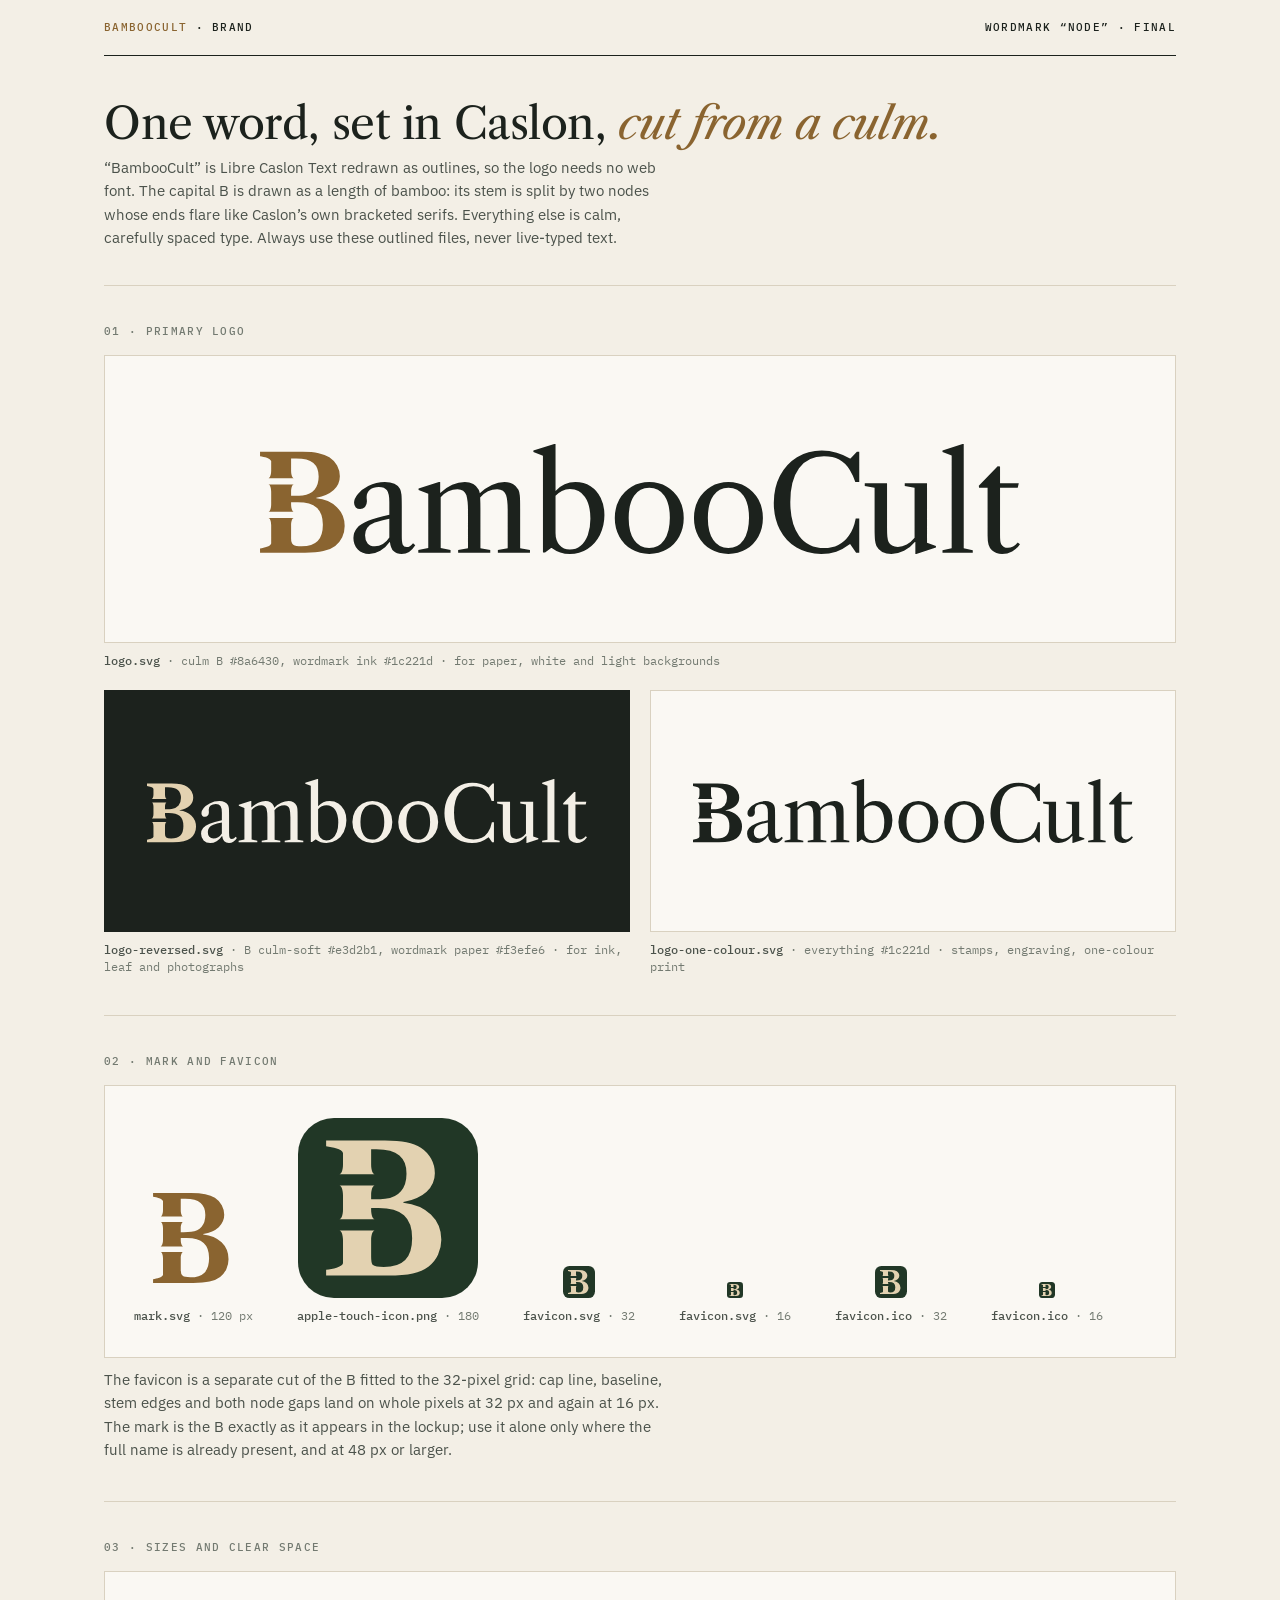
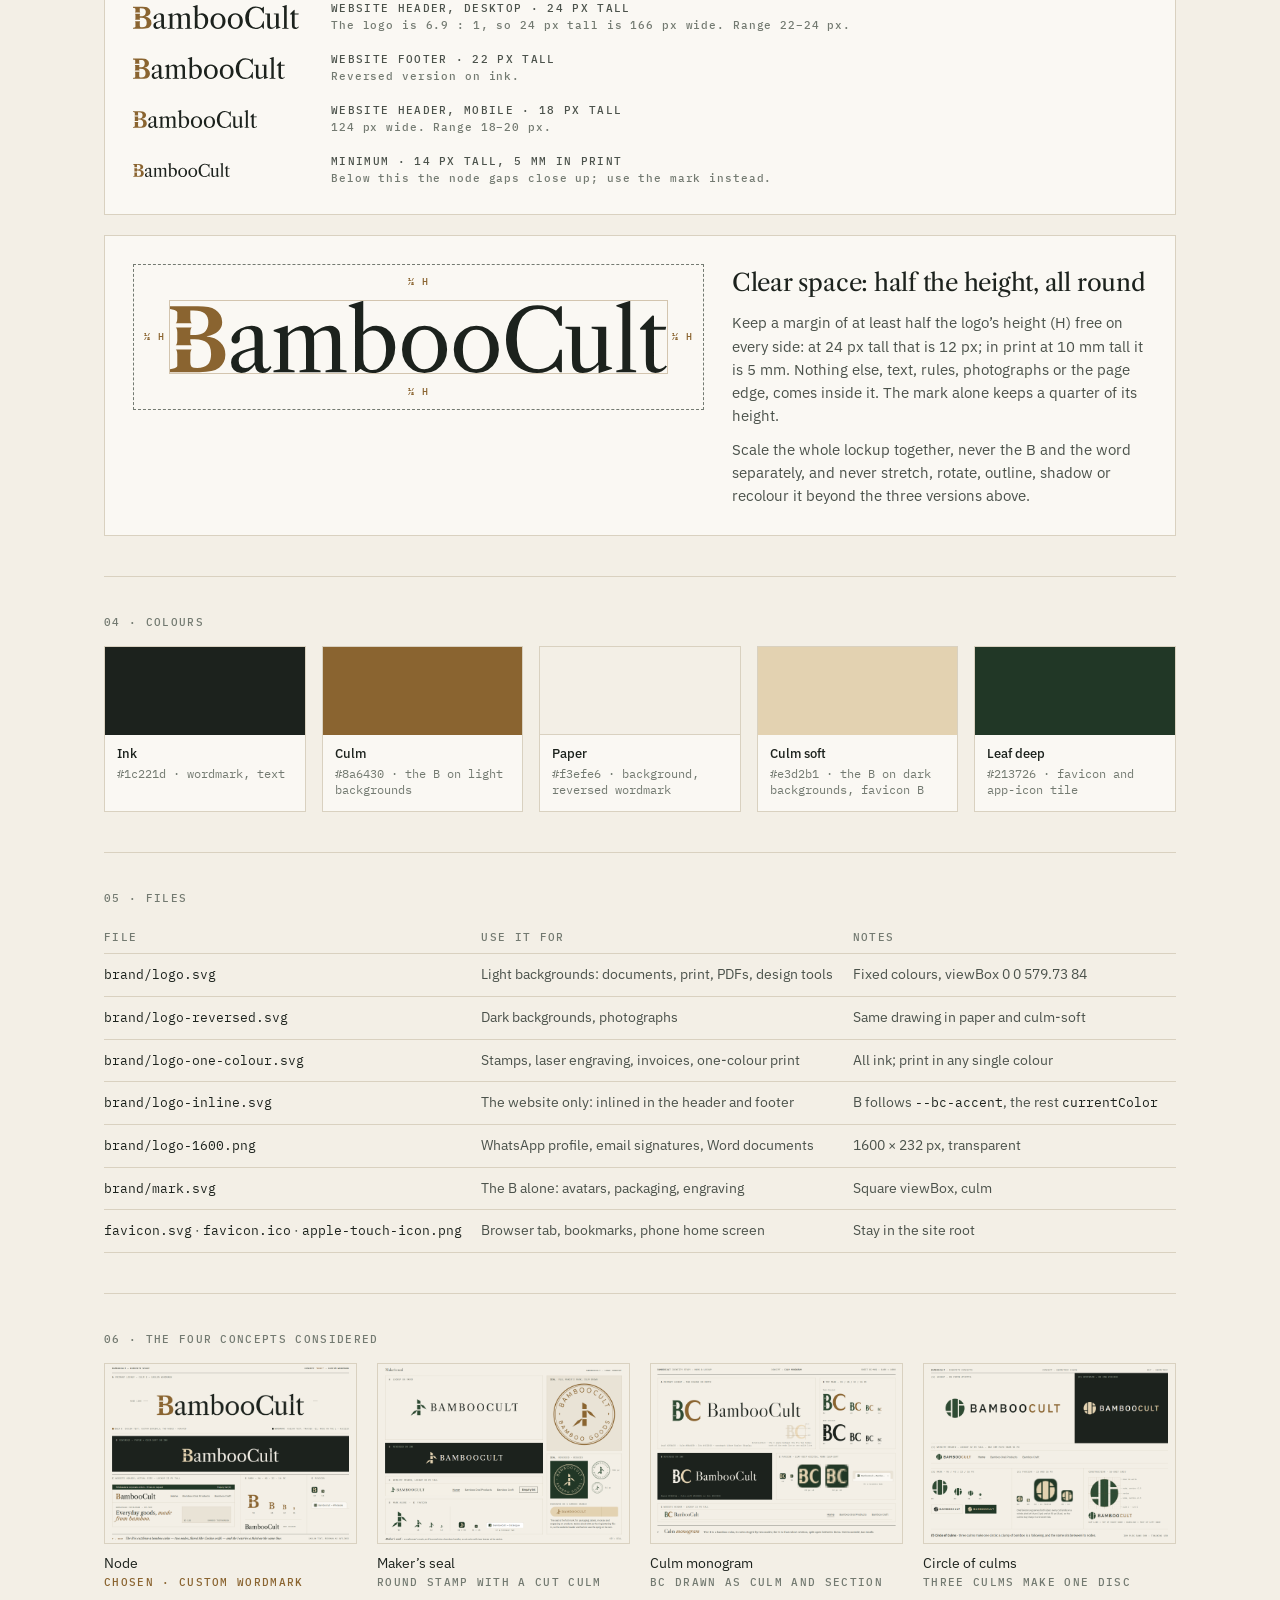
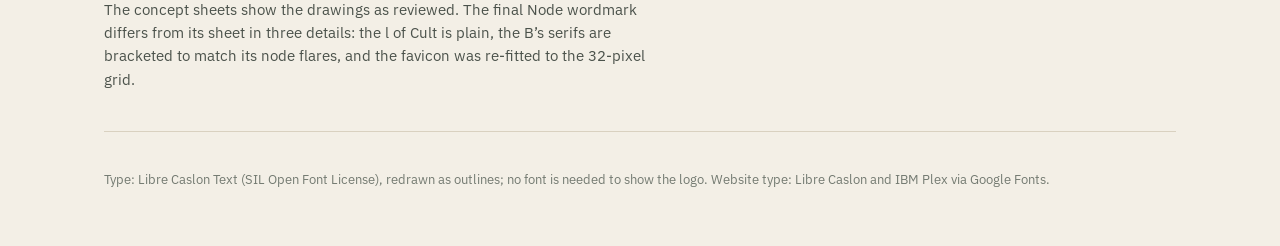
==== brand/index.html @ 54a13a04 "BambooCult B2B catalogue website A static catalogue with no prices: buyers shortlist products, add q" ====
<!doctype html>
<html lang="en">
<head>
<meta charset="utf-8">
<meta name="viewport" content="width=device-width, initial-scale=1">
<title>BambooCult — Brand</title>
<meta name="description" content="The BambooCult wordmark: files, colours, sizes and clear space.">
<link rel="icon" href="../favicon.svg" type="image/svg+xml">
<link rel="preconnect" href="https://fonts.googleapis.com">
<link rel="preconnect" href="https://fonts.gstatic.com" crossorigin>
<link rel="stylesheet" href="https://fonts.googleapis.com/css2?family=IBM+Plex+Mono:wght@400;500&family=IBM+Plex+Sans:wght@400;500&family=Libre+Caslon+Text:ital@0;1&display=swap">
<style>
:root {
  --paper:#f3efe6; --paper-2:#e9e3d6; --card:#faf8f3; --ink:#1c221d; --ink-2:#4b524b; --ink-3:#737a71;
  --line:#d9d1c0; --leaf:#2e4a33; --leaf-deep:#213726; --culm:#8a6430; --culm-soft:#e3d2b1;
  --f-serif:"Libre Caslon Text", Georgia, serif; --f-sans:"IBM Plex Sans", system-ui, sans-serif; --f-mono:"IBM Plex Mono", monospace;
}
* { box-sizing: border-box; }
html { background: var(--paper); }
body { margin: 0; color: var(--ink); font: 400 15px/1.55 var(--f-sans); -webkit-font-smoothing: antialiased; }
a { color: inherit; }
.wrap { max-width: 1120px; margin: 0 auto; padding: 0 24px; }
.mono { font: 500 11px/1 var(--f-mono); letter-spacing: .12em; text-transform: uppercase; color: var(--ink-3); }
h1, h2, h3 { font-family: var(--f-serif); font-weight: 400; letter-spacing: -.01em; margin: 0; }
h1 { font-size: clamp(30px, 4vw, 44px); line-height: 1.05; }
h1 em { font-style: italic; color: var(--culm); }
h2 { font-size: 24px; margin: 0 0 6px; }
p { margin: 10px 0 0; max-width: 62ch; color: var(--ink-2); }
.top { display: flex; justify-content: space-between; align-items: center; height: 56px; border-bottom: 1px solid var(--ink); }
.top .mono { color: var(--ink); }
.top .mono b { font-weight: 500; color: var(--culm); }
.hero { padding: 44px 0 36px; border-bottom: 1px solid var(--line); }
section { padding: 40px 0; border-bottom: 1px solid var(--line); }
section > .mono { display: block; margin-bottom: 18px; }
.plate { display: flex; align-items: center; justify-content: center; padding: clamp(32px, 7vw, 88px) 24px; border: 1px solid var(--line); background: var(--card); }
.plate img { display: block; width: min(100%, 760px); height: auto; }
.plate.ink { background: var(--ink); border-color: var(--ink); }
.two { display: grid; grid-template-columns: 1fr 1fr; gap: 20px; margin-top: 20px; }
.two .plate img { width: min(100%, 440px); }
figure { margin: 0; }
figcaption { margin-top: 10px; font: 400 12px/1.4 var(--f-mono); color: var(--ink-3); }
figcaption b { font-weight: 500; color: var(--ink-2); }
.marks { display: flex; flex-wrap: wrap; align-items: flex-end; gap: 44px; padding: 32px 28px; border: 1px solid var(--line); background: var(--card); }
.marks figure { display: flex; flex-direction: column; align-items: center; }
.marks img { display: block; }
.tile { border-radius: 20%; overflow: hidden; }
.sizes { display: grid; gap: 18px; padding: 28px; border: 1px solid var(--line); background: var(--card); }
.size { display: grid; grid-template-columns: 180px 1fr; align-items: center; gap: 18px; }
.size img { display: block; width: auto; }
.size .mono { color: var(--ink-2); line-height: 1.5; }
.size .mono small { display: block; color: var(--ink-3); letter-spacing: .08em; text-transform: none; font-size: 11px; }
.clear { display: grid; grid-template-columns: auto 1fr; gap: 28px; align-items: start; margin-top: 20px; padding: 28px; border: 1px solid var(--line); background: var(--card); }
.cs { position: relative; display: inline-block; padding: 36px; border: 1px dashed var(--ink-3); }
.cs img { display: block; height: 72px; width: auto; }
.cs i { position: absolute; font: 500 10px/1 var(--f-mono); color: var(--culm); letter-spacing: .1em; }
.cs i.t { top: 12px; left: 50%; transform: translateX(-50%); }
.cs i.l { left: 10px; top: 50%; transform: translateY(-50%); }
.cs i.r { right: 10px; top: 50%; transform: translateY(-50%); }
.cs i.b { bottom: 12px; left: 50%; transform: translateX(-50%); }
.cs::before { content: ""; position: absolute; inset: 36px; outline: 1px solid var(--culm); opacity: .35; pointer-events: none; }
.swatches { display: grid; grid-template-columns: repeat(auto-fit, minmax(150px, 1fr)); gap: 16px; }
.sw { border: 1px solid var(--line); background: var(--card); }
.sw div { height: 88px; }
.sw figcaption { padding: 10px 12px 12px; margin: 0; }
.sw figcaption b { display: block; font-family: var(--f-sans); font-size: 13px; color: var(--ink); margin-bottom: 2px; }
table { width: 100%; border-collapse: collapse; font-size: 14px; }
th, td { text-align: left; padding: 10px 12px 10px 0; border-bottom: 1px solid var(--line); vertical-align: top; }
th { font: 500 11px/1 var(--f-mono); letter-spacing: .12em; text-transform: uppercase; color: var(--ink-3); }
td code { font: 400 13px/1 var(--f-mono); color: var(--ink); }
td { color: var(--ink-2); }
.concepts { display: grid; grid-template-columns: repeat(auto-fit, minmax(240px, 1fr)); gap: 20px; }
.concepts a { display: block; text-decoration: none; }
.concepts img { display: block; width: 100%; height: auto; border: 1px solid var(--line); background: var(--card); }
.concepts figcaption { font-family: var(--f-sans); font-size: 14px; color: var(--ink); text-transform: none; letter-spacing: 0; }
.concepts figcaption .mono { display: block; margin-top: 3px; }
.concepts .chosen figcaption .mono { color: var(--culm); }
footer { padding: 28px 0 56px; color: var(--ink-3); font-size: 13px; }
footer p { max-width: none; color: var(--ink-3); }
@media (max-width: 720px) {
  .two { grid-template-columns: 1fr; }
  .size { grid-template-columns: 1fr; gap: 8px; }
  .clear { grid-template-columns: 1fr; }
  .cs { padding: 24px; } .cs::before { inset: 24px; } .cs img { height: 40px; }
  th:nth-child(3), td:nth-child(3) { display: none; }
}
</style>
</head>
<body>
<div class="wrap">
  <div class="top"><span class="mono"><b>BambooCult</b> · Brand</span><span class="mono">Wordmark “Node” · Final</span></div>

  <div class="hero">
    <h1>One word, set in Caslon, <em>cut from a culm.</em></h1>
    <p>“BambooCult” is Libre Caslon Text redrawn as outlines, so the logo needs no web font. The capital B is drawn as a length of bamboo: its stem is split by two nodes whose ends flare like Caslon’s own bracketed serifs. Everything else is calm, carefully spaced type. Always use these outlined files, never live-typed text.</p>
  </div>

  <section>
    <span class="mono">01 · Primary logo</span>
    <figure>
      <div class="plate"><img src="logo.svg" alt="BambooCult wordmark, two colours" width="580" height="84"></div>
      <figcaption><b>logo.svg</b> · culm B #8a6430, wordmark ink #1c221d · for paper, white and light backgrounds</figcaption>
    </figure>
    <div class="two">
      <figure>
        <div class="plate ink"><img src="logo-reversed.svg" alt="BambooCult wordmark reversed" width="580" height="84"></div>
        <figcaption><b>logo-reversed.svg</b> · B culm-soft #e3d2b1, wordmark paper #f3efe6 · for ink, leaf and photographs</figcaption>
      </figure>
      <figure>
        <div class="plate"><img src="logo-one-colour.svg" alt="BambooCult wordmark in one colour" width="580" height="84"></div>
        <figcaption><b>logo-one-colour.svg</b> · everything #1c221d · stamps, engraving, one-colour print</figcaption>
      </figure>
    </div>
  </section>

  <section>
    <span class="mono">02 · Mark and favicon</span>
    <div class="marks">
      <figure><img src="mark.svg" alt="The noded B" style="height:120px;width:auto"><figcaption><b>mark.svg</b> · 120 px</figcaption></figure>
      <figure><img class="tile" src="../apple-touch-icon.png" alt="App icon" width="180" height="180"><figcaption><b>apple-touch-icon.png</b> · 180</figcaption></figure>
      <figure><img src="../favicon.svg" alt="Favicon at 32 px" width="32" height="32"><figcaption><b>favicon.svg</b> · 32</figcaption></figure>
      <figure><img src="../favicon.svg" alt="Favicon at 16 px" width="16" height="16"><figcaption><b>favicon.svg</b> · 16</figcaption></figure>
      <figure><img src="../favicon.ico" alt="favicon.ico at 32 px" width="32" height="32"><figcaption><b>favicon.ico</b> · 32</figcaption></figure>
      <figure><img src="../favicon.ico" alt="favicon.ico at 16 px" width="16" height="16"><figcaption><b>favicon.ico</b> · 16</figcaption></figure>
    </div>
    <p>The favicon is a separate cut of the B fitted to the 32-pixel grid: cap line, baseline, stem edges and both node gaps land on whole pixels at 32 px and again at 16 px. The mark is the B exactly as it appears in the lockup; use it alone only where the full name is already present, and at 48 px or larger.</p>
  </section>

  <section>
    <span class="mono">03 · Sizes and clear space</span>
    <div class="sizes">
      <div class="size"><img src="logo.svg" alt="" style="height:24px"><span class="mono">Website header, desktop · 24 px tall<small>The logo is 6.9 : 1, so 24 px tall is 166 px wide. Range 22–24 px.</small></span></div>
      <div class="size"><img src="logo.svg" alt="" style="height:22px"><span class="mono">Website footer · 22 px tall<small>Reversed version on ink.</small></span></div>
      <div class="size"><img src="logo.svg" alt="" style="height:18px"><span class="mono">Website header, mobile · 18 px tall<small>124 px wide. Range 18–20 px.</small></span></div>
      <div class="size"><img src="logo.svg" alt="" style="height:14px"><span class="mono">Minimum · 14 px tall, 5 mm in print<small>Below this the node gaps close up; use the mark instead.</small></span></div>
    </div>
    <div class="clear">
      <div class="cs"><img src="logo.svg" alt=""><i class="t">½ H</i><i class="l">½ H</i><i class="r">½ H</i><i class="b">½ H</i></div>
      <div>
        <h2>Clear space: half the height, all round</h2>
        <p>Keep a margin of at least half the logo’s height (H) free on every side: at 24 px tall that is 12 px; in print at 10 mm tall it is 5 mm. Nothing else, text, rules, photographs or the page edge, comes inside it. The mark alone keeps a quarter of its height.</p>
        <p>Scale the whole lockup together, never the B and the word separately, and never stretch, rotate, outline, shadow or recolour it beyond the three versions above.</p>
      </div>
    </div>
  </section>

  <section>
    <span class="mono">04 · Colours</span>
    <div class="swatches">
      <figure class="sw"><div style="background:#1c221d"></div><figcaption><b>Ink</b>#1c221d · wordmark, text</figcaption></figure>
      <figure class="sw"><div style="background:#8a6430"></div><figcaption><b>Culm</b>#8a6430 · the B on light backgrounds</figcaption></figure>
      <figure class="sw"><div style="background:#f3efe6;border-bottom:1px solid var(--line)"></div><figcaption><b>Paper</b>#f3efe6 · background, reversed wordmark</figcaption></figure>
      <figure class="sw"><div style="background:#e3d2b1"></div><figcaption><b>Culm soft</b>#e3d2b1 · the B on dark backgrounds, favicon B</figcaption></figure>
      <figure class="sw"><div style="background:#213726"></div><figcaption><b>Leaf deep</b>#213726 · favicon and app-icon tile</figcaption></figure>
    </div>
  </section>

  <section>
    <span class="mono">05 · Files</span>
    <table>
      <tr><th>File</th><th>Use it for</th><th>Notes</th></tr>
      <tr><td><code>brand/logo.svg</code></td><td>Light backgrounds: documents, print, PDFs, design tools</td><td>Fixed colours, viewBox 0 0 579.73 84</td></tr>
      <tr><td><code>brand/logo-reversed.svg</code></td><td>Dark backgrounds, photographs</td><td>Same drawing in paper and culm-soft</td></tr>
      <tr><td><code>brand/logo-one-colour.svg</code></td><td>Stamps, laser engraving, invoices, one-colour print</td><td>All ink; print in any single colour</td></tr>
      <tr><td><code>brand/logo-inline.svg</code></td><td>The website only: inlined in the header and footer</td><td>B follows <code>--bc-accent</code>, the rest <code>currentColor</code></td></tr>
      <tr><td><code>brand/logo-1600.png</code></td><td>WhatsApp profile, email signatures, Word documents</td><td>1600 × 232 px, transparent</td></tr>
      <tr><td><code>brand/mark.svg</code></td><td>The B alone: avatars, packaging, engraving</td><td>Square viewBox, culm</td></tr>
      <tr><td><code>favicon.svg</code> · <code>favicon.ico</code> · <code>apple-touch-icon.png</code></td><td>Browser tab, bookmarks, phone home screen</td><td>Stay in the site root</td></tr>
    </table>
  </section>

  <section>
    <span class="mono">06 · The four concepts considered</span>
    <div class="concepts">
      <figure class="chosen"><a href="concepts/wordmark/sheet.png"><img src="concepts/wordmark/sheet.png" alt="Concept sheet: Node" loading="lazy"><figcaption>Node <span class="mono">Chosen · custom wordmark</span></figcaption></a></figure>
      <figure><a href="concepts/seal/sheet.png"><img src="concepts/seal/sheet.png" alt="Concept sheet: Maker's seal" loading="lazy"><figcaption>Maker’s seal <span class="mono">Round stamp with a cut culm</span></figcaption></a></figure>
      <figure><a href="concepts/monogram/sheet.png"><img src="concepts/monogram/sheet.png" alt="Concept sheet: Culm monogram" loading="lazy"><figcaption>Culm monogram <span class="mono">BC drawn as culm and section</span></figcaption></a></figure>
      <figure><a href="concepts/geometric/sheet.png"><img src="concepts/geometric/sheet.png" alt="Concept sheet: Circle of culms" loading="lazy"><figcaption>Circle of culms <span class="mono">Three culms make one disc</span></figcaption></a></figure>
    </div>
    <p>The concept sheets show the drawings as reviewed. The final Node wordmark differs from its sheet in three details: the l of Cult is plain, the B’s serifs are bracketed to match its node flares, and the favicon was re-fitted to the 32-pixel grid.</p>
  </section>

  <footer><p>Type: Libre Caslon Text (SIL Open Font License), redrawn as outlines; no font is needed to show the logo. Website type: Libre Caslon and IBM Plex via Google Fonts.</p></footer>
</div>
</body>
</html>
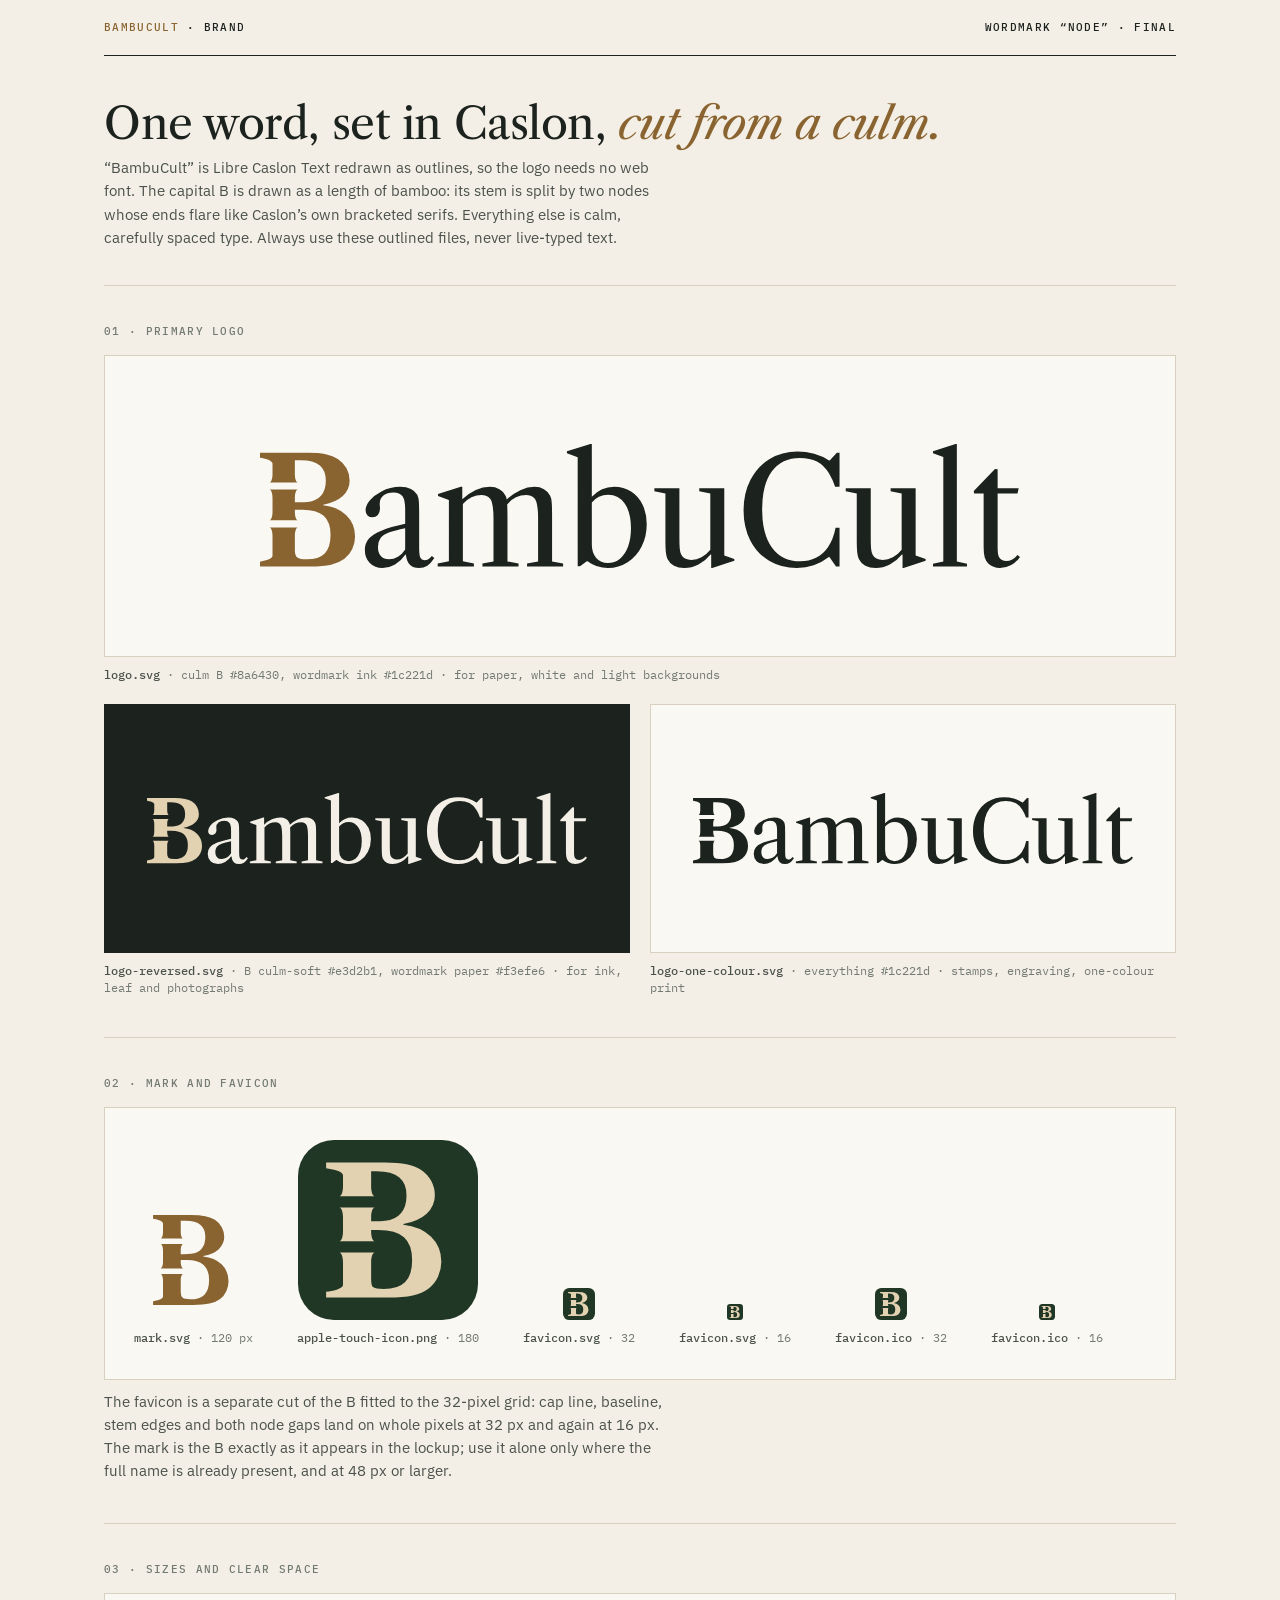
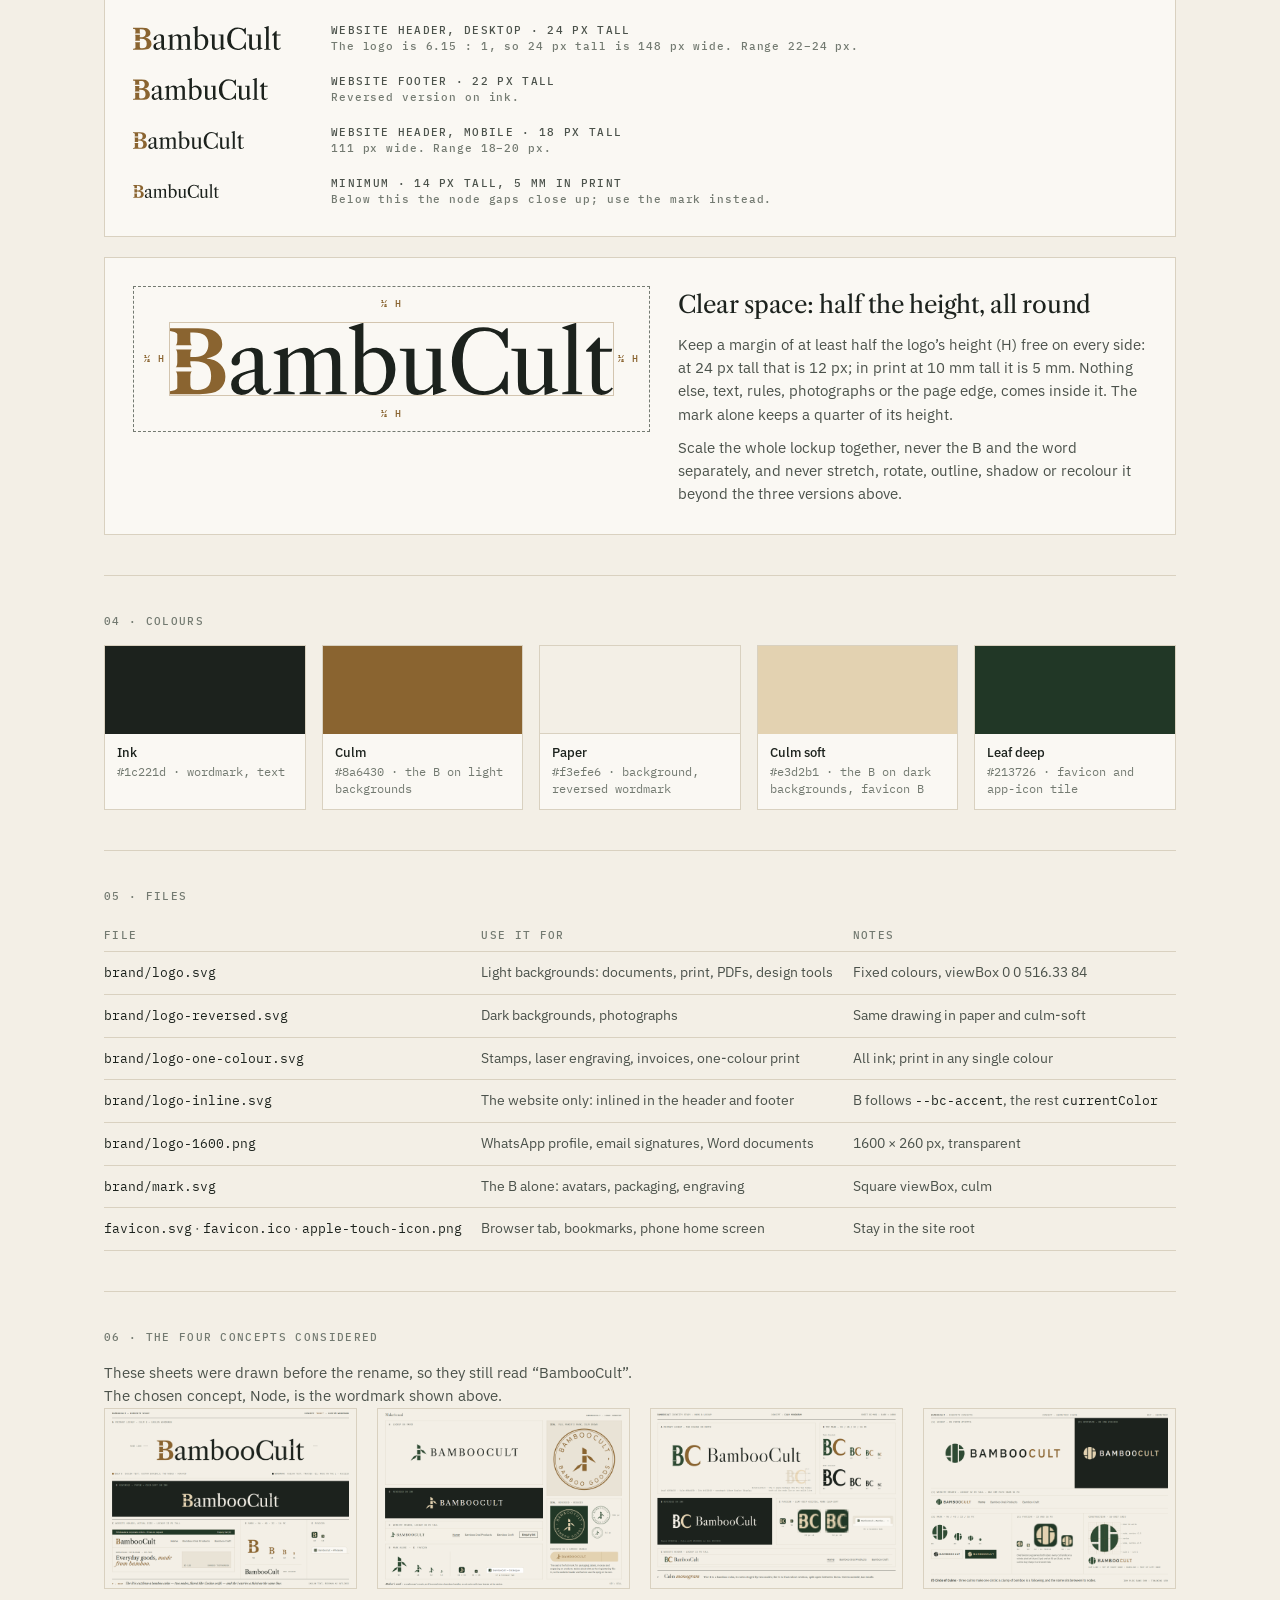
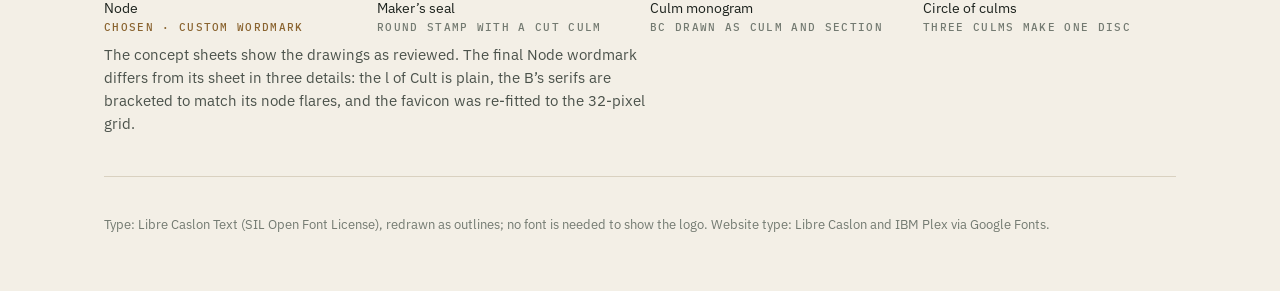
==== commit 918f3bf8: "Rename the brand to BambuCult Matches the domain bambucult.com.  - Redrew the wordmark: the double-o" ====
--- a/brand/index.html
+++ b/brand/index.html
@@ -3,8 +3,8 @@
 <head>
 <meta charset="utf-8">
 <meta name="viewport" content="width=device-width, initial-scale=1">
-<title>BambooCult — Brand</title>
-<meta name="description" content="The BambooCult wordmark: files, colours, sizes and clear space.">
+<title>BambuCult — Brand</title>
+<meta name="description" content="The BambuCult wordmark: files, colours, sizes and clear space.">
 <link rel="icon" href="../favicon.svg" type="image/svg+xml">
 <link rel="preconnect" href="https://fonts.googleapis.com">
 <link rel="preconnect" href="https://fonts.gstatic.com" crossorigin>
@@ -87,26 +87,26 @@
 </head>
 <body>
 <div class="wrap">
-  <div class="top"><span class="mono"><b>BambooCult</b> · Brand</span><span class="mono">Wordmark “Node” · Final</span></div>
+  <div class="top"><span class="mono"><b>BambuCult</b> · Brand</span><span class="mono">Wordmark “Node” · Final</span></div>
 
   <div class="hero">
     <h1>One word, set in Caslon, <em>cut from a culm.</em></h1>
-    <p>“BambooCult” is Libre Caslon Text redrawn as outlines, so the logo needs no web font. The capital B is drawn as a length of bamboo: its stem is split by two nodes whose ends flare like Caslon’s own bracketed serifs. Everything else is calm, carefully spaced type. Always use these outlined files, never live-typed text.</p>
+    <p>“BambuCult” is Libre Caslon Text redrawn as outlines, so the logo needs no web font. The capital B is drawn as a length of bamboo: its stem is split by two nodes whose ends flare like Caslon’s own bracketed serifs. Everything else is calm, carefully spaced type. Always use these outlined files, never live-typed text.</p>
   </div>
 
   <section>
     <span class="mono">01 · Primary logo</span>
     <figure>
-      <div class="plate"><img src="logo.svg" alt="BambooCult wordmark, two colours" width="580" height="84"></div>
+      <div class="plate"><img src="logo.svg" alt="BambuCult wordmark, two colours" width="516" height="84"></div>
       <figcaption><b>logo.svg</b> · culm B #8a6430, wordmark ink #1c221d · for paper, white and light backgrounds</figcaption>
     </figure>
     <div class="two">
       <figure>
-        <div class="plate ink"><img src="logo-reversed.svg" alt="BambooCult wordmark reversed" width="580" height="84"></div>
+        <div class="plate ink"><img src="logo-reversed.svg" alt="BambuCult wordmark reversed" width="516" height="84"></div>
         <figcaption><b>logo-reversed.svg</b> · B culm-soft #e3d2b1, wordmark paper #f3efe6 · for ink, leaf and photographs</figcaption>
       </figure>
       <figure>
-        <div class="plate"><img src="logo-one-colour.svg" alt="BambooCult wordmark in one colour" width="580" height="84"></div>
+        <div class="plate"><img src="logo-one-colour.svg" alt="BambuCult wordmark in one colour" width="516" height="84"></div>
         <figcaption><b>logo-one-colour.svg</b> · everything #1c221d · stamps, engraving, one-colour print</figcaption>
       </figure>
     </div>
@@ -128,9 +128,9 @@
   <section>
     <span class="mono">03 · Sizes and clear space</span>
     <div class="sizes">
-      <div class="size"><img src="logo.svg" alt="" style="height:24px"><span class="mono">Website header, desktop · 24 px tall<small>The logo is 6.9 : 1, so 24 px tall is 166 px wide. Range 22–24 px.</small></span></div>
+      <div class="size"><img src="logo.svg" alt="" style="height:24px"><span class="mono">Website header, desktop · 24 px tall<small>The logo is 6.15 : 1, so 24 px tall is 148 px wide. Range 22–24 px.</small></span></div>
       <div class="size"><img src="logo.svg" alt="" style="height:22px"><span class="mono">Website footer · 22 px tall<small>Reversed version on ink.</small></span></div>
-      <div class="size"><img src="logo.svg" alt="" style="height:18px"><span class="mono">Website header, mobile · 18 px tall<small>124 px wide. Range 18–20 px.</small></span></div>
+      <div class="size"><img src="logo.svg" alt="" style="height:18px"><span class="mono">Website header, mobile · 18 px tall<small>111 px wide. Range 18–20 px.</small></span></div>
       <div class="size"><img src="logo.svg" alt="" style="height:14px"><span class="mono">Minimum · 14 px tall, 5 mm in print<small>Below this the node gaps close up; use the mark instead.</small></span></div>
     </div>
     <div class="clear">
@@ -158,11 +158,11 @@
     <span class="mono">05 · Files</span>
     <table>
       <tr><th>File</th><th>Use it for</th><th>Notes</th></tr>
-      <tr><td><code>brand/logo.svg</code></td><td>Light backgrounds: documents, print, PDFs, design tools</td><td>Fixed colours, viewBox 0 0 579.73 84</td></tr>
+      <tr><td><code>brand/logo.svg</code></td><td>Light backgrounds: documents, print, PDFs, design tools</td><td>Fixed colours, viewBox 0 0 516.33 84</td></tr>
       <tr><td><code>brand/logo-reversed.svg</code></td><td>Dark backgrounds, photographs</td><td>Same drawing in paper and culm-soft</td></tr>
       <tr><td><code>brand/logo-one-colour.svg</code></td><td>Stamps, laser engraving, invoices, one-colour print</td><td>All ink; print in any single colour</td></tr>
       <tr><td><code>brand/logo-inline.svg</code></td><td>The website only: inlined in the header and footer</td><td>B follows <code>--bc-accent</code>, the rest <code>currentColor</code></td></tr>
-      <tr><td><code>brand/logo-1600.png</code></td><td>WhatsApp profile, email signatures, Word documents</td><td>1600 × 232 px, transparent</td></tr>
+      <tr><td><code>brand/logo-1600.png</code></td><td>WhatsApp profile, email signatures, Word documents</td><td>1600 × 260 px, transparent</td></tr>
       <tr><td><code>brand/mark.svg</code></td><td>The B alone: avatars, packaging, engraving</td><td>Square viewBox, culm</td></tr>
       <tr><td><code>favicon.svg</code> · <code>favicon.ico</code> · <code>apple-touch-icon.png</code></td><td>Browser tab, bookmarks, phone home screen</td><td>Stay in the site root</td></tr>
     </table>
@@ -170,6 +170,7 @@
 
   <section>
     <span class="mono">06 · The four concepts considered</span>
+    <p style="max-width:60ch;color:var(--ink-2)">These sheets were drawn before the rename, so they still read “BambooCult”. The chosen concept, Node, is the wordmark shown above.</p>
     <div class="concepts">
       <figure class="chosen"><a href="concepts/wordmark/sheet.png"><img src="concepts/wordmark/sheet.png" alt="Concept sheet: Node" loading="lazy"><figcaption>Node <span class="mono">Chosen · custom wordmark</span></figcaption></a></figure>
       <figure><a href="concepts/seal/sheet.png"><img src="concepts/seal/sheet.png" alt="Concept sheet: Maker's seal" loading="lazy"><figcaption>Maker’s seal <span class="mono">Round stamp with a cut culm</span></figcaption></a></figure>
